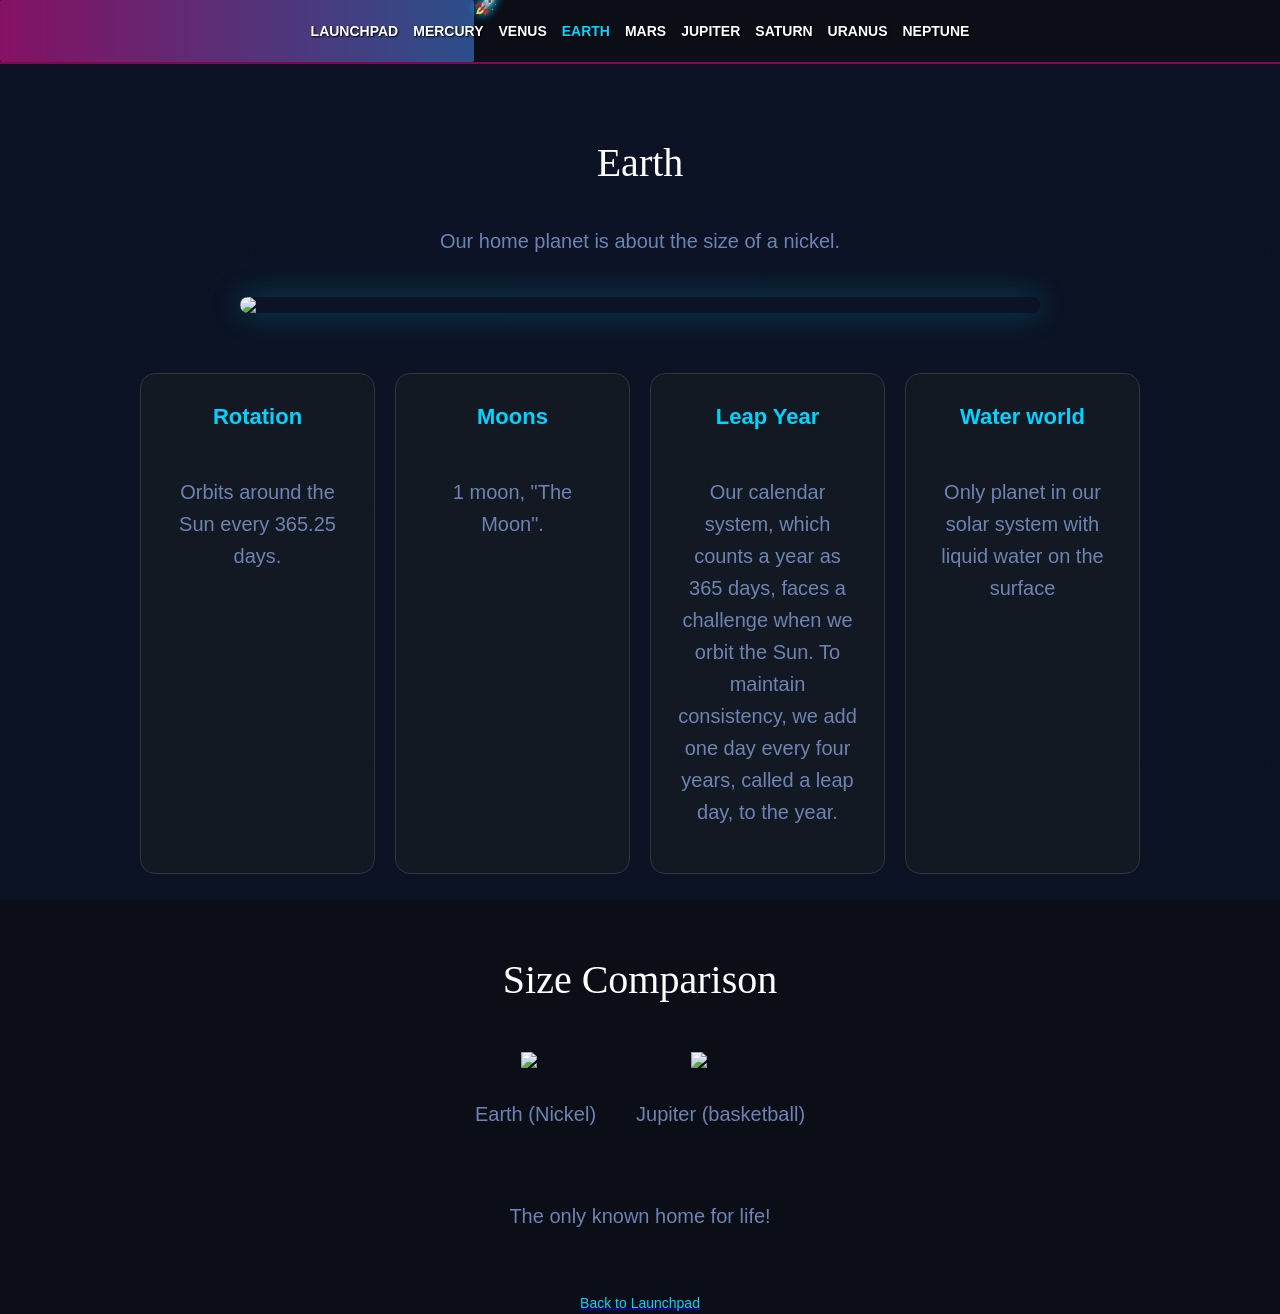
==== earth.html @ 3e348c59 "Add files via upload" ====
<!DOCTYPE html>
<html lang="en">
<head>
    <meta charset="UTF-8">
    <meta name="viewport" content="width=device-width, initial-scale=1.0">
    <title>Earth | The life planet</title>
    <link rel="stylesheet" href="styles.css">
</head>
<body>
    <nav class="mission-control">
        <div class="flight-path-container">
            <div class="stars-line" style="width: 37%;"></div>
            <div class="rocket-icon" style="left: 37%;">🚀</div>
        </div>
        <div class="nav-links">
            <a href="index.html" class="nav-item">Launchpad</a>
            <a href="mercury.html" class="nav-item">Mercury</a>
            <a href="venus.html" class="nav-item">Venus</a>
            <a href="earth.html" class="nav-item active">Earth</a>
            <a href="mars.html" class="nav-item">Mars</a>
            <a href="jupiter.html" class="nav-item">Jupiter</a>
            <a href="saturn.html" class="nav-item">Saturn</a>
            <a href="uranus.html" class="nav-item">Uranus</a>
            <a href="neptune.html" class="nav-item">Neptune</a>
        </div>
    </nav>

    <div class="container">
        <h1>Earth</h1>
        <p>Our home planet is about the size of a nickel.</p>
        
        <img src="images/Earth.png" class="hero-img" style="width: 900px;">

        <div class="quick-facts">
            <div class="fact-box"><h3>Rotation</h3><p>Orbits around the Sun every 365.25 days.</p></div>
            <div class="fact-box"><h3>Moons</h3><p>1 moon, "The Moon".</p></div>
            <div class="fact-box"><h3>Leap Year</h3><p>Our calendar system, which counts a year as 365 days, faces a challenge when we orbit the Sun. To maintain consistency, we add one day every four years, called a leap day, to the year.</p></div>
            <div class="fact-box"><h3>Water world</h3><p>Only planet in our solar system with liquid water on the surface</p></div>
        </div>
        <h2>Size Comparison</h2>
        <div class="scale-comparison-box">
            <div class="comparison-item">
                <img src="images/nickel.png" style="width: 30px;">
                <p>Earth (Nickel)</p>
            </div>
            <div class="comparison-item">
                <img src="images/basketball.png" style="width: 60px;">
                <p>Jupiter (basketball)</p>
            </div>
        </div>

        <div class="discovery-container">
            <div class="discovery-card">
                <p>The only known home for life!</p>
            </div>
        </div>
    </div>
    <div class="discovery-container">
        <a href="index.html" class="restart-link">
                <span class="back-text">Back to Launchpad</span>
            </div>

</body>
</html>
---- styles.css ----
html {
    box-sizing: border-box;
    font-size: 62.5%;
    height: 100vh;
}

*, *::before, *::after {
    box-sizing: inherit;
}



body {
    margin: 0;
    padding: 0;
    min-height: 100vh;
    display: flex;
    flex-direction: column;
    align-items: center;
    font-family: 'Helvetica', Arial, sans-serif;
    color: #6d83b2;
    line-height: 1.6;
    background-color: #0b0d17;
    background-image: linear-gradient(rgba(11, 20, 40, 0.8), rgba(11, 20, 40, 0.8)), 
                      url('images/dithered_jwst.png') !important;
    background-size: cover;
    background-position: center;
    background-attachment: fixed;
    overflow-x: hidden; 
}

.wrapper {
    min-width: 425px;
    max-width: 1000px;
    margin: 0px auto;
    background-color: rgb(0, 0, 0);
    display: grid;
    overflow: auto;
    height: 100vh;
}

header {
    background-image: url('../images/phangsdither.png');
    background-size: cover;
    background-repeat: no-repeat;
    background-position: center;
    color: rgb(142, 168, 224);
    font-size: 3rem;
    text-align: center;
    padding: 3rem;
}


.mission-control {
    width: 100%;
    background: rgba(11, 13, 23, 0.95);
    padding: 20px 0;
    position: sticky;
    top: 0;
    z-index: 1000;
    border-bottom: 2px solid #870451;
    display: flex;
    justify-content: center;
    align-items: center;
    position: relative;
}

.stars-line {
    position: absolute;
    top: 0;
    left: 0;
    height: 100%;
    background: linear-gradient(90deg, #ff15b1, #4c91ff);
    border-radius: 2px;
    z-index: 1;     
    opacity: 0.5;   
    pointer-events: none; 
}

.rocket-icon {
    position: absolute;
    top: -12px;
    font-size: 20px;
    transition: left 1s ease-in-out;
    filter: drop-shadow(0 0 5px #00d4ff);
    z-index: 1002;   
}

.nav-links {
    display: flex;
    justify-content: center;
    flex-wrap: wrap;
    gap: 15px;
    list-style: none;
    margin: 0;
    padding: 0;
    position: relative; 
    z-index: 1001;   
}

.nav-item {
    color: #fff; 
    text-decoration: none;
    font-size: 1.4rem;
    font-weight: bold;
    text-transform: uppercase;
    text-shadow: 1px 1px 2px #000; 
}

.nav-item:hover, .nav-item.active {
    color: #00d4ff;
}


.container {
    width: 90%;
    max-width: 1000px;
    display: flex;
    flex-direction: column;
    align-items: center;
    padding: 40px 0;
    style="border: 5px solid #8102d1; padding: 40px; border-radius: 20px; background: rgba(255, 204, 0, 0.05); margin: 40px 0;"
}

.quick-facts {
    display: flex;
    flex-wrap: wrap;
    justify-content: center; 
    gap: 20px;
    margin: 40px 0;
    width: 100%;
}

.fact-box {
    background: rgba(22, 27, 34, 0.8);
    padding: 25px;
    border-radius: 15px;
    border: 1px solid #30363d;
    flex: 0 1 280px; 
    
    
    display: flex;
    flex-direction: column;
    align-items: center;
    justify-content: flex-start;
    text-align: center;
}

h1, h2 { font-size: 4rem; color: #fff; text-align: center; margin-bottom: 10px;
    font-family: 'IM Fell Great Primer', serif;
    font-weight: 400;
}
p { font-size: 2rem; text-align: center; max-width: 800px;font-family: 'Montserrat', sans-serif; }



.hero-img {
    width: 100%;
    max-width: 800px;
    border-radius: 15px;
    box-shadow: 0 0 30px rgba(0, 212, 255, 0.3);
    margin: 20px 0;
}

.fact-box h3 { font-size: 2.2rem; color: #00d4ff; margin-top: 0; }

.mission-rhyme {
    background: rgba(0, 212, 255, 0.05);
    padding: 30px;
    border-radius: 15px;
    border: 1px solid #ffffff;
    width: 100%;
    margin-top: 40px;
    style="text-align: center; margin: 40px auto; max-width: 700px;">
}

.rhyme-line {
    display: block;
    font-size: 1.8rem;
    transition: 0.3s;
}

.rhyme-line:hover {
    color: #6a3674;
    transform: scale(.05);
}

.scale-comparison-box {
    display: flex;
    justify-content: center; 
    align-items: flex-end;    
    gap: 40px;               
    margin: 30px 0;
    width: 100%;
}

.comparison-item {
    display: flex;
    flex-direction: column;
    align-items: center;     
    text-align: center;
}


.comparison-item img {
    margin-bottom: 10px;
    display: block;          
}
@media screen and (min-width: 900px) {
    .quick-facts {
        flex-direction: row;   
        justify-content: center; 
        flex-wrap: nowrap;     
    }

    .fact-box {
        flex: 1;              
        max-width: 300px;     
    }
}

.back-text {
    color: #00d4ff;
    font-size: 1.4rem;
}
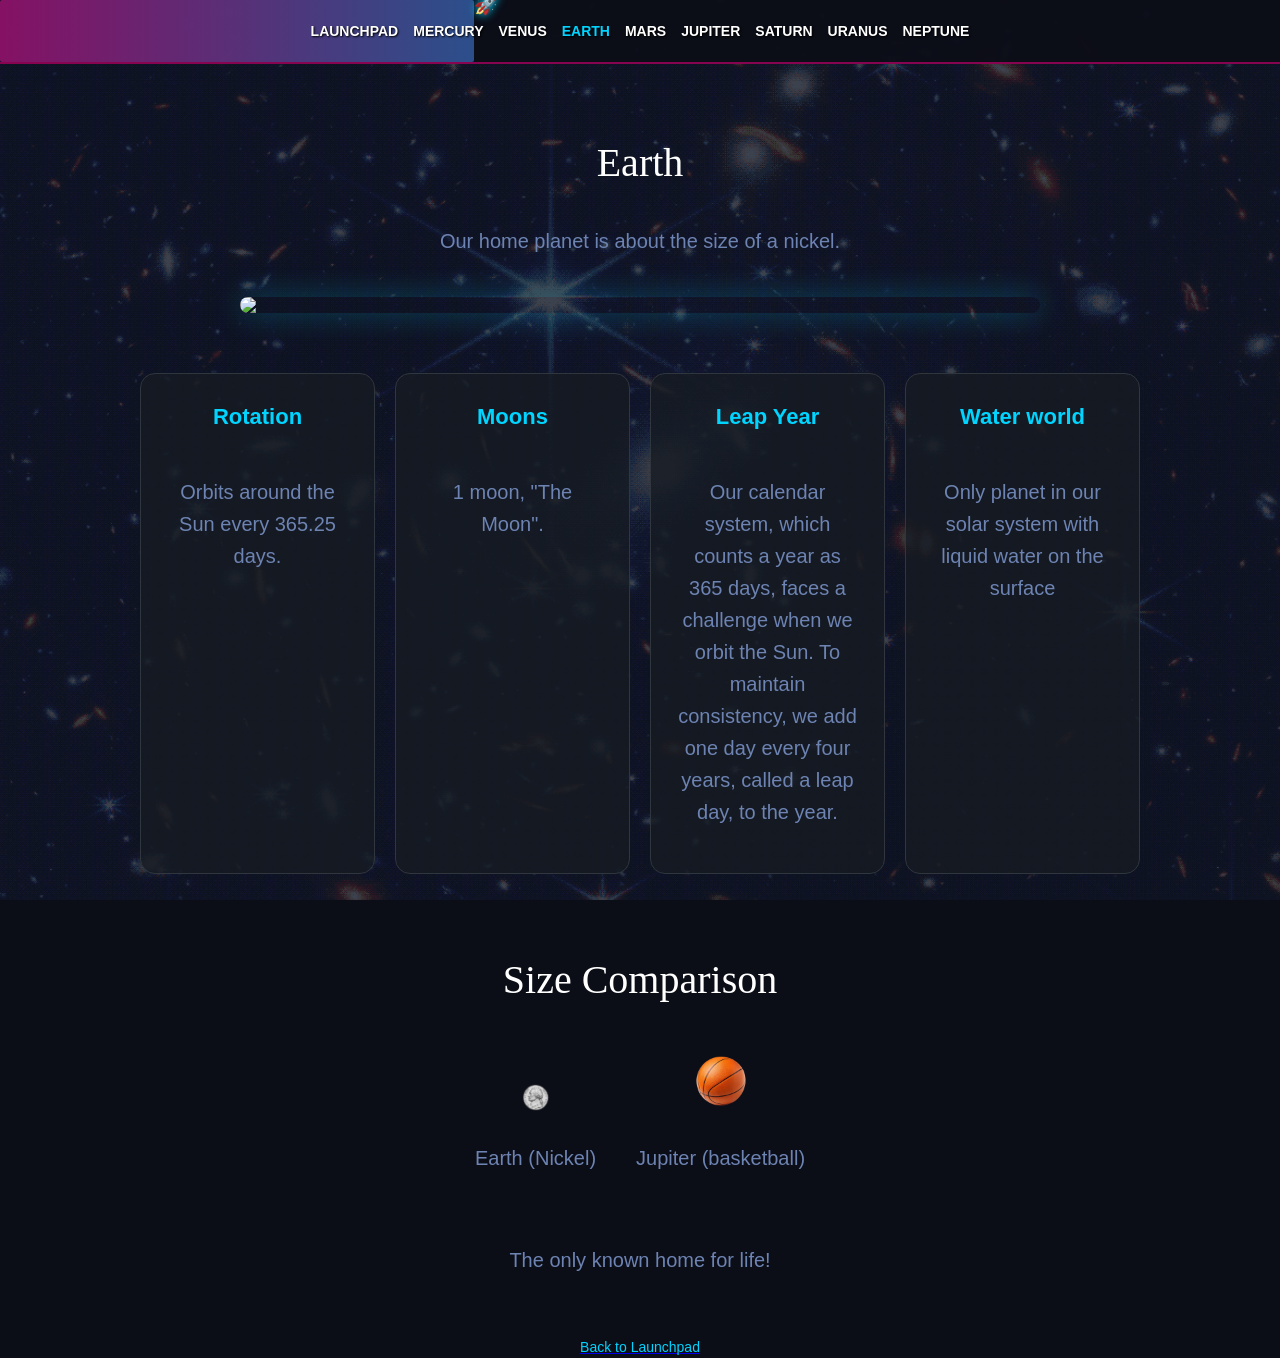
==== commit ad6499da: "Update earth.html" ====
--- a/earth.html
+++ b/earth.html
@@ -29,7 +29,7 @@
         <h1>Earth</h1>
         <p>Our home planet is about the size of a nickel.</p>
         
-        <img src="images/Earth.png" class="hero-img" style="width: 900px;">
+        <img src="Earth.png" class="hero-img" style="width: 900px;">
 
         <div class="quick-facts">
             <div class="fact-box"><h3>Rotation</h3><p>Orbits around the Sun every 365.25 days.</p></div>
@@ -40,11 +40,11 @@
         <h2>Size Comparison</h2>
         <div class="scale-comparison-box">
             <div class="comparison-item">
-                <img src="images/nickel.png" style="width: 30px;">
+                <img src="nickel.png" style="width: 30px;">
                 <p>Earth (Nickel)</p>
             </div>
             <div class="comparison-item">
-                <img src="images/basketball.png" style="width: 60px;">
+                <img src="basketball.png" style="width: 60px;">
                 <p>Jupiter (basketball)</p>
             </div>
         </div>
@@ -61,4 +61,4 @@
             </div>
 
 </body>
-</html>+</html>
--- a/styles.css
+++ b/styles.css
@@ -22,7 +22,7 @@
     line-height: 1.6;
     background-color: #0b0d17;
     background-image: linear-gradient(rgba(11, 20, 40, 0.8), rgba(11, 20, 40, 0.8)), 
-                      url('images/dithered_jwst.png') !important;
+                      url('dithered_jwst.png') !important;
     background-size: cover;
     background-position: center;
     background-attachment: fixed;
@@ -40,7 +40,7 @@
 }
 
 header {
-    background-image: url('../images/phangsdither.png');
+    background-image: url('phangsdither.png');
     background-size: cover;
     background-repeat: no-repeat;
     background-position: center;
@@ -222,4 +222,4 @@
 .back-text {
     color: #00d4ff;
     font-size: 1.4rem;
-}+}
